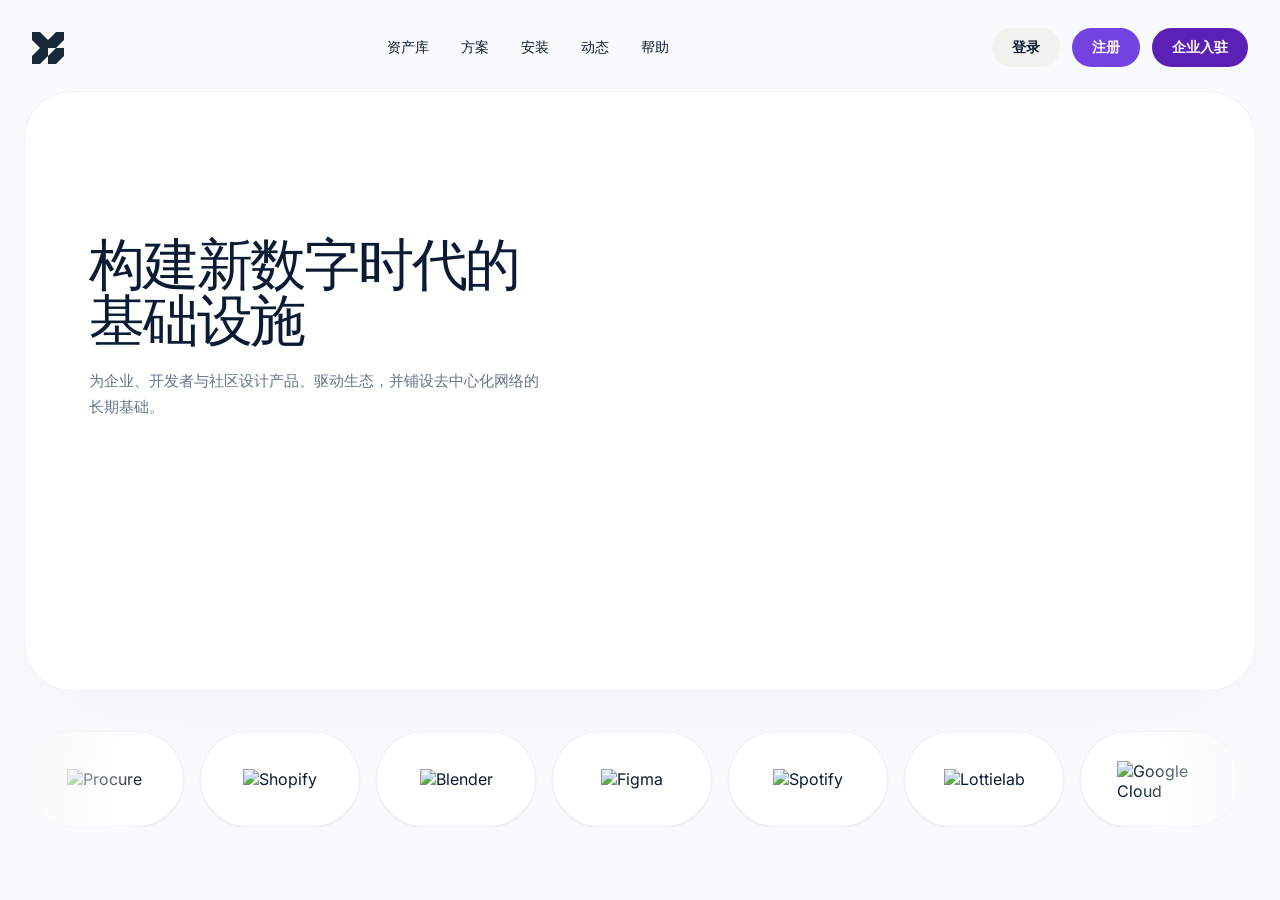
==== frontend/index.html @ 4204afe8 "first commit" ====
<!DOCTYPE html>
<html lang="zh-CN">
<head>
  <meta charset="UTF-8">
  <meta name="viewport" content="width=device-width, initial-scale=1.0">
  <title>新数字时代的基础设施</title>
  <link rel="stylesheet" href="/frontend/styles.css">
</head>
<body>
  <main class="page-shell">
    <nav class="top-navbar animate-in nav-layer" aria-label="主导航">
      <a class="logo-link" href="#" aria-label="首页">
        <svg class="logo" viewBox="0 0 256 256" fill="#192837" aria-hidden="true">
          <path d="M 64 128 L 64.5 128 L 32 95 L 0 64 L 0 0 L 64 0 L 128 64 L 128 64.5 L 161 32 L 192 0 L 256 0 L 256 64 L 192 128 L 128 128 L 128 192 L 96 223 L 63.5 256 L 0 256 L 0 192 Z M 256 192 L 224 223 L 191.5 256 L 128 256 L 128 192 L 192 128 L 256 128 Z"></path>
        </svg>
      </a>

      <div class="desktop-links" aria-label="桌面导航">
        <a href="#">资产库</a>
        <a href="#">方案</a>
        <a href="#">安装</a>
        <a href="#">动态</a>
        <a href="#">帮助</a>
      </div>

      <div class="desktop-actions">
        <button class="btn btn-login" type="button" data-open-auth="login">登录</button>
        <button class="btn btn-primary" type="button" data-open-auth="register">注册</button>
        <button class="btn btn-enterprise" type="button" data-open-auth="enterprise">企业入驻</button>
      </div>
    </nav>

    <section class="hero-container">
      <div class="video-layer" aria-hidden="true">
        <video class="hero-video" autoplay loop muted playsinline>
          <source src="https://d8j0ntlcm91z4.cloudfront.net/user_38xzZboKViGWJOttwIXH07lWA1P/hf_20260505_101331_74f9b798-3f00-4e86-8a01-377aa16ffeaa.mp4" type="video/mp4">
        </video>
      </div>

      <div class="content-wrapper animate-in text-layer">
        <h1>构建新数字时代的<br>基础设施</h1>
        <p>为企业、开发者与社区设计产品、驱动生态，并铺设去中心化网络的长期基础。</p>
      </div>
    </section>

    <section class="marquee-shell" aria-label="合作品牌">
      <div class="marquee-track" id="marqueeTrack"></div>
    </section>
  </main>

  <div class="auth-overlay" id="authOverlay" aria-hidden="true">
    <div class="auth-backdrop" data-close-auth></div>

    <section class="auth-modal auth-register" data-auth-panel="register" role="dialog" aria-modal="true" aria-labelledby="registerTitle">
      <button class="auth-close" type="button" data-close-auth aria-label="关闭">×</button>
      <div class="auth-message" role="status" aria-live="polite"></div>
     <h2 id="registerTitle">注册</h2>
     <form class="auth-form" data-auth-form="register">
       <label class="required-field">
          <input type="text" name="account" placeholder="手机号 / 邮箱" required>
       </label>
       <label class="required-field">
         <input type="password" name="password" placeholder="密码" required>
       </label>
       <label class="required-field">
         <input type="password" name="confirmPassword" placeholder="确认密码" required>
       </label>
        <label>
          <input type="text" name="inviteCode" placeholder="企业邀请码（选填）">
        </label>
       <label class="agreement-row">
         <input type="checkbox" name="agreement" required>
         <span>我已阅读并同意 <a href="#">用户服务协议</a>、<a href="#">隐私政策</a></span>
       </label>
       <button class="submit-button" type="submit">立即注册</button>
     </form>
      <p class="switch-line">已有账号？<button type="button" data-switch-auth="login">立即登录</button></p>
    </section>

    <section class="auth-modal auth-login" data-auth-panel="login" role="dialog" aria-modal="true" aria-labelledby="loginTitle">
      <button class="auth-close" type="button" data-close-auth aria-label="关闭">×</button>
      <div class="auth-message" role="status" aria-live="polite"></div>
      <h2 id="loginTitle">登录</h2>
      <form class="auth-form" data-auth-form="login">
        <label>
          <input type="text" name="account" placeholder="用户：admin">
        </label>
        <label>
          <input type="password" name="password" placeholder="密码：123456">
        </label>
        <label class="captcha-field">
          <input type="text" name="captcha" placeholder="请输入验证码">
          <span class="captcha-code">4305</span>
        </label>
        <button class="submit-button" type="submit">立即登录</button>
      </form>
      <p class="switch-line">还没有账号？<button type="button" data-switch-auth="register">去注册</button></p>
    </section>

    <section class="auth-modal auth-enterprise" data-auth-panel="enterprise" role="dialog" aria-modal="true" aria-labelledby="enterpriseTitle">
      <button class="auth-close" type="button" data-close-auth aria-label="关闭">×</button>
      <div class="auth-message" role="status" aria-live="polite"></div>
      <h2 id="enterpriseTitle">企业入驻</h2>
      <form class="auth-form" data-auth-form="enterprise">
        <label class="required-field">
          <input type="text" name="enterprise_name" placeholder="企业名称" required minlength="2">
        </label>
        <label>
          <input type="text" name="contact_name" placeholder="联系人姓名">
        </label>
        <label>
          <input type="text" name="contact_phone" placeholder="联系电话">
        </label>
        <label class="required-field">
          <input type="text" name="account" placeholder="管理员账号（手机号 / 邮箱）" required>
        </label>
        <label class="required-field">
          <input type="password" name="password" placeholder="密码" required minlength="6">
        </label>
        <label class="required-field">
          <input type="password" name="confirmPassword" placeholder="确认密码" required>
        </label>
        <button class="submit-button" type="submit">开通企业并登录</button>
      </form>
      <p class="switch-line">已有账号？<button type="button" data-switch-auth="login">立即登录</button></p>
    </section>
  </div>

  <script src="/frontend/script.js"></script>
</body>
</html>
---- frontend/styles.css ----
﻿@import url('https://fonts.googleapis.com/css2?family=Inter:wght@400;500;600;700&family=Outfit:wght@400;500;600&display=swap');

:root {
  --font-sans: 'Inter', sans-serif;
  --font-display: 'Outfit', sans-serif;
}

* {
  box-sizing: border-box;
}

html,
body {
  min-height: 100%;
}

body {
  margin: 0;
  background: #f9fafb;
  color: #0a1b33;
  font-family: var(--font-sans);
}

a {
  color: inherit;
  text-decoration: none;
}

button {
  font: inherit;
}

.page-shell {
  width: 100%;
  min-height: 100vh;
  padding: 24px;
}

.top-navbar {
  position: relative;
  z-index: 30;
  display: flex;
  align-items: center;
  justify-content: space-between;
  width: 100%;
  max-width: 1280px;
  margin: 0 auto 20px;
  padding: 0.25rem 0.25rem;
}

.logo-link,
.logo {
  display: block;
}

.logo {
  width: 32px;
  height: 32px;
}

.desktop-links,
.desktop-actions {
  display: none;
}

.desktop-links {
  align-items: center;
  gap: 2rem;
}

.desktop-links a {
  color: #0a1b33;
  font-size: 0.875rem;
  font-weight: 500;
  transition: opacity 160ms ease;
}

.desktop-links a:hover {
  opacity: 0.7;
}

.desktop-actions {
  align-items: center;
  gap: 0.75rem;
}

.btn {
  display: inline-flex;
  align-items: center;
  justify-content: center;
  border: 0;
  border-radius: 999px;
  font-size: 0.875rem;
  font-weight: 600;
  cursor: pointer;
  transition: transform 160ms ease, box-shadow 160ms ease, filter 160ms ease;
}

.btn:active {
  transform: scale(0.95);
}

.btn-primary {
  padding: 0.625rem 1.25rem;
  color: #fff;
  background: #7342E2;
}

.btn-primary:hover {
  box-shadow: 0 10px 28px rgba(115, 66, 226, 0.24);
}

.btn-login {
  padding: 0.625rem 1.25rem;
  color: #0a1b33;
  background: #F2F2EE;
}

.btn-enterprise {
  padding: 0.625rem 1.25rem;
  color: #fff;
  text-decoration: none;
  background: #5B21B6;
}

.btn-enterprise:hover {
  box-shadow: 0 10px 28px rgba(91, 33, 182, 0.28);
}

.hero-container {
  position: relative;
  width: 100%;
  max-width: 1400px;
  height: 600px;
  display: flex;
  flex-direction: column;
  margin: 0 auto;
  overflow: hidden;
  border: 1px solid rgba(226, 232, 240, 0.5);
  border-radius: 48px;
  background: #fff;
  box-shadow: 0 40px 100px -20px rgba(0, 0, 0, 0.03);
}

.video-layer {
  position: absolute;
  inset: 0;
  z-index: 0;
  overflow: hidden;
  pointer-events: none;
  user-select: none;
}

.hero-video {
  width: 100%;
  height: 100%;
  object-fit: cover;
  transform: scale(1.05);
  transition: transform 1000ms ease;
}

.content-wrapper {
  position: relative;
  z-index: 20;
  display: flex;
  flex: 1;
  flex-direction: column;
  align-items: flex-start;
  padding: 7rem 2rem 0;
}

.text-layer {
  animation-delay: 220ms;
}

.content-wrapper h1 {
  margin: 0;
  color: #0a1b33;
  font-family: var(--font-display);
  font-size: 42px;
  font-weight: 500;
  line-height: 1;
  letter-spacing: -0.04em;
}

.content-wrapper p {
  max-width: 460px;
  margin: 1.25rem 0 0;
  color: #64748b;
  font-family: var(--font-sans);
  font-size: 14px;
  line-height: 1.7;
}

.nav-layer {
  animation-delay: 80ms;
}

.animate-in {
  opacity: 0;
  transform: translateY(14px);
  animation: fadeSlideUp 650ms cubic-bezier(0.22, 1, 0.36, 1) forwards;
}

@keyframes fadeSlideUp {
  to {
    opacity: 1;
    transform: translateY(0);
  }
}

.marquee-shell {
  width: 100%;
  max-width: 1400px;
  margin: 2.5rem auto 0;
  overflow: hidden;
  mask-image: linear-gradient(to right, transparent, black 10%, black 90%, transparent);
  -webkit-mask-image: linear-gradient(to right, transparent, black 10%, black 90%, transparent);
}

.marquee-track {
  display: flex;
  width: max-content;
  gap: 1rem;
  animation: marquee 26s linear infinite;
}

.marquee-shell:hover .marquee-track {
  animation-play-state: paused;
}

@keyframes marquee {
  from {
    transform: translateX(0);
  }
  to {
    transform: translateX(-50%);
  }
}

.logo-card {
  position: relative;
  width: 10rem;
  height: 6rem;
  flex-shrink: 0;
  display: flex;
  align-items: center;
  justify-content: center;
  overflow: hidden;
  border: 1px solid rgba(226, 232, 240, 0.6);
  border-radius: 999px;
  background: #fff;
  box-shadow: 0 1px 2px rgba(15, 23, 42, 0.06);
  transition: border-color 160ms ease;
}

.logo-card:hover {
  border-color: #cbd5e1;
}

.logo-glow {
  position: absolute;
  inset: 0;
  opacity: 0;
  transform: scale(1.5);
  transition: opacity 220ms ease, transform 220ms ease;
}

.logo-card:hover .logo-glow {
  opacity: 1;
  transform: scale(1);
}

.logo-card img {
  position: relative;
  z-index: 2;
  max-width: 86px;
  max-height: 36px;
  object-fit: contain;
  transition: filter 180ms ease;
}

.logo-card:hover img {
  filter: brightness(0) invert(1);
}

.auth-overlay {
  position: fixed;
  inset: 0;
  z-index: 1000;
  display: none;
  align-items: center;
  justify-content: center;
  padding: 24px;
}

.auth-overlay.open {
  display: flex;
}

.auth-backdrop {
  position: absolute;
  inset: 0;
  background: rgba(15, 23, 42, 0.24);
  backdrop-filter: blur(3px);
}

.auth-modal {
  position: relative;
  z-index: 1;
  display: none;
  width: min(100%, 520px);
  max-height: calc(100vh - 48px);
  overflow-y: auto;
  border-radius: 6px;
  background: #fff;
  box-shadow: 0 28px 80px rgba(15, 23, 42, 0.2);
}

.auth-modal.active {
  display: block;
  animation: modalIn 180ms ease-out both;
}

.auth-message {
  position: absolute;
  left: 50%;
  top: -48px;
  display: none;
  min-width: 220px;
  max-width: calc(100% - 60px);
  transform: translateX(-50%);
  border: 1px solid rgba(115, 66, 226, 0.16);
  border-radius: 999px;
  padding: 10px 18px;
  color: #4c2bb6;
  background: rgba(245, 242, 255, 0.98);
  box-shadow: 0 14px 34px rgba(15, 23, 42, 0.14);
  font-size: 15px;
  text-align: center;
  white-space: nowrap;
}

.auth-message.show {
  display: block;
  animation: messageIn 160ms ease-out both;
}

@keyframes messageIn {
  from {
    opacity: 0;
    transform: translate(-50%, 8px);
  }
  to {
    opacity: 1;
    transform: translate(-50%, 0);
  }
}

.auth-register {
  min-height: 660px;
  padding: 44px 56px 38px 42px;
}

.auth-login {
  min-height: 475px;
  padding: 42px 56px 36px 42px;
}

@keyframes modalIn {
  from {
    opacity: 0;
    transform: translateY(10px) scale(0.98);
  }
  to {
    opacity: 1;
    transform: translateY(0) scale(1);
  }
}

.auth-close {
  position: absolute;
  top: 18px;
  right: 34px;
  border: 0;
  color: #8c8c8c;
  background: transparent;
  font-size: 40px;
  font-weight: 300;
  line-height: 1;
  cursor: pointer;
}

.auth-modal h2 {
  margin: 0 0 18px;
  color: #111;
  font-size: 26px;
  font-weight: 400;
  line-height: 1.2;
}

.auth-form {
  display: grid;
  /* minmax(0,1fr) pins the track's min-size to 0 so a width:100% input can't
     push the implicit auto column past the 520px modal. The default auto track
     sizes to content min-width, which overflows in some Chromium builds (Edge). */
  grid-template-columns: minmax(0, 1fr);
  gap: 22px;
}

.auth-login .auth-form {
  gap: 22px;
}

.auth-form label {
  position: relative;
  display: block;
  /* grid items default to min-width:auto, letting content force the track wider
     than the modal. 0 lets the label shrink with the minmax(0,1fr) track. */
  min-width: 0;
}

.auth-form input[type="text"],
.auth-form input[type="tel"],
.auth-form input[type="email"],
.auth-form input[type="password"] {
  width: 100%;
  max-width: 100%;
  height: 52px;
  border: 1px solid #dedede;
  border-radius: 999px;
  padding: 0 26px;
  outline: 0;
  color: #333;
  background: #fff;
  font-size: 21px;
  transition: border-color 160ms ease, box-shadow 160ms ease;
}

.auth-form input::placeholder {
  color: #747b82;
}

.auth-form input:focus {
  border-color: #7342E2;
  box-shadow: 0 0 0 3px rgba(115, 66, 226, 0.12);
}

.required-field::after {
  content: "*";
  position: absolute;
  top: 13px;
  right: 14px;
  color: #7342E2;
  font-size: 22px;
  line-height: 1;
}

/* Enterprise onboarding panel has 6 fields, so it needs its own compact
   rhythm: smaller inputs, tighter gaps, and an inner padding box so content
   (and the required asterisk) never reaches the modal edge. */
.auth-modal.auth-enterprise {
  padding: 28px 30px;
  box-sizing: border-box;
}

/* Modal padding shifts the padding-box the absolute close button is anchored
   to; compensate so it stays at the same physical spot as login/register. */
.auth-enterprise .auth-close {
  right: 34px;
}

.auth-enterprise .auth-form {
  gap: 12px;
}

.verify-field,
.captcha-field {
  display: grid !important;
  grid-template-columns: minmax(0, 1fr) 212px;
}

.verify-field input,
.captcha-field input {
  border-top-right-radius: 0 !important;
  border-bottom-right-radius: 0 !important;
}

.code-button {
  height: 52px;
  border: 1px solid #dedede;
  border-left: 0;
  border-radius: 0 999px 999px 0;
  color: #7342E2;
  background: #f1edff;
  font-size: 20px;
  cursor: pointer;
}

.captcha-code {
  display: flex;
  align-items: center;
  justify-content: center;
  height: 52px;
  border-radius: 0 999px 999px 0;
  color: #fff;
  background: #192837;
  font-size: 36px;
  font-weight: 700;
  letter-spacing: 2px;
  transform: skewX(-4deg);
  user-select: none;
}

.agreement-row {
  display: flex !important;
  align-items: center;
  gap: 8px;
  margin-top: 2px;
  color: #5c5c5c;
  font-size: 17px;
}

.agreement-row input {
  width: 22px;
  height: 22px;
  margin: 0;
  accent-color: #7342E2;
}

.agreement-row a {
  color: #2563eb;
}

.agreement-row.required-field::after {
  display: none;
}

.submit-button {
  width: 100%;
  height: 54px;
  border: 0;
  border-radius: 999px;
  color: #fff;
  background: #7342E2;
  font-size: 22px;
  font-weight: 500;
  cursor: pointer;
  transition: transform 160ms ease, background 160ms ease;
}

.auth-login .submit-button {
  margin-top: 8px;
  background: #7342E2;
}

.submit-button:hover {
  transform: translateY(-1px);
  background: #6334ce;
}

.switch-line {
  margin: 20px 0 0;
  color: #9b9b9b;
  font-size: 20px;
  text-align: center;
}

.auth-login .switch-line {
  margin-top: 22px;
}

.switch-line button {
  border: 0;
  color: #7342E2;
  background: transparent;
  font-size: inherit;
  cursor: pointer;
}

@media (min-width: 768px) {
  .top-navbar {
    padding: 0.25rem 0.5rem;
  }

  .desktop-links,
  .desktop-actions {
    display: flex;
  }

  .content-wrapper {
    padding: 9rem 4rem 0;
  }

  .content-wrapper h1 {
    font-size: 56px;
  }

  .content-wrapper p {
    font-size: 15px;
  }
}

@media (max-width: 680px) {
  .page-shell {
    padding: 12px;
  }

  .hero-container {
    height: 600px;
    border-radius: 32px;
  }

  .content-wrapper h1 {
    font-size: 38px;
  }

  .auth-modal {
    width: min(100%, 560px);
    padding: 42px 28px 36px;
    min-height: auto;
  }

  .auth-close {
    top: 18px;
    right: 26px;
  }

  .auth-form input[type="text"],
  .auth-form input[type="tel"],
  .auth-form input[type="email"],
  .auth-form input[type="password"] {
    height: 54px;
    font-size: 20px;
  }

  .verify-field,
  .captcha-field {
    grid-template-columns: minmax(0, 1fr) 155px;
  }

  .code-button {
    height: 54px;
    font-size: 18px;
  }

  .captcha-code {
    height: 54px;
    font-size: 34px;
  }

  .agreement-row,
  .switch-line {
    font-size: 18px;
  }
}

@media (max-width: 480px) {
  .content-wrapper {
    padding: 7rem 1.25rem 0;
  }
}
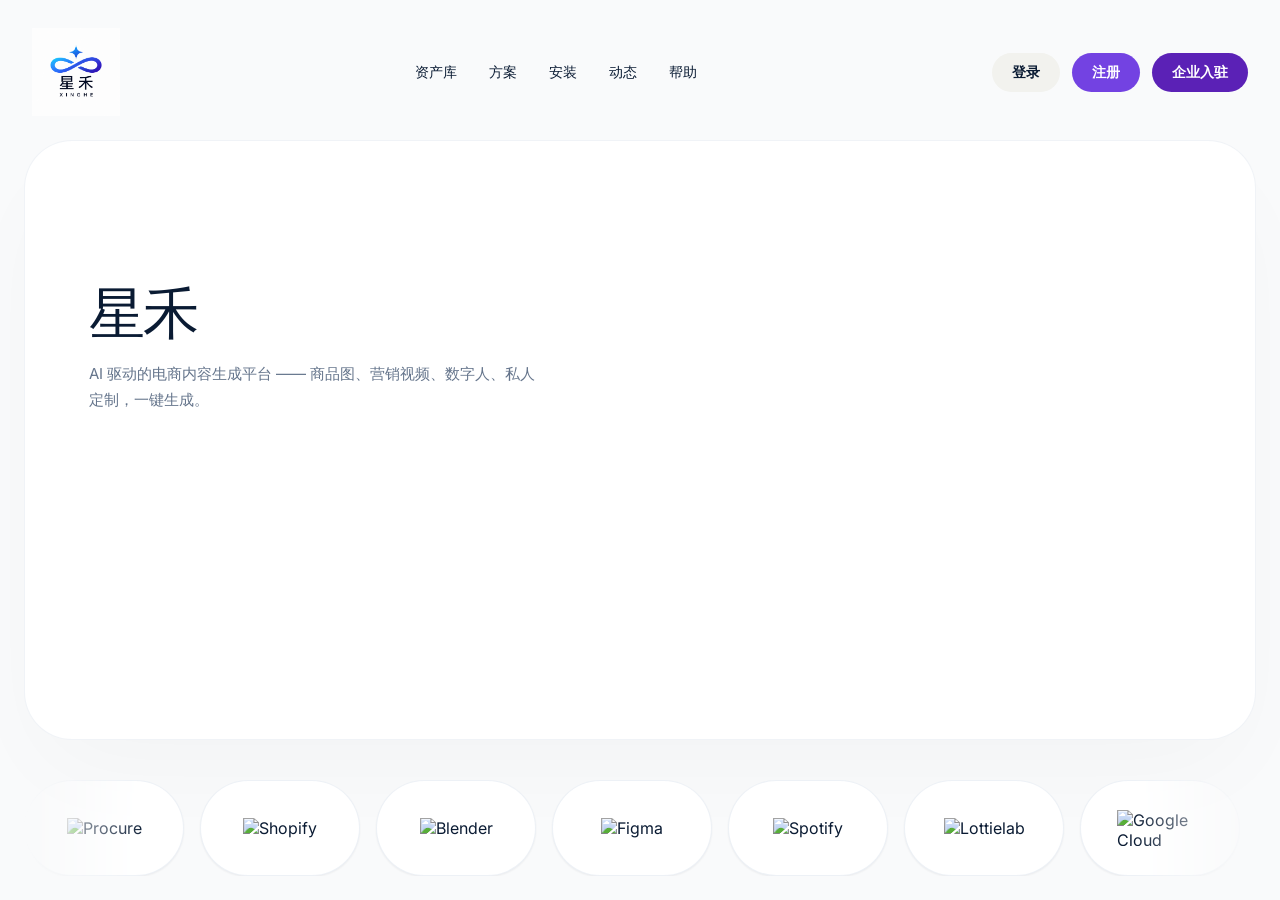
==== commit 63d545ee: "refactor: 拆分 pipeline 为 core/+platforms/ 架构，修复插件连接、并发与超时 后端重构: - pipeline/ 和 prompts/ 拆分为平台无关的 core/" ====
--- a/frontend/index.html
+++ b/frontend/index.html
@@ -3,16 +3,18 @@
 <head>
   <meta charset="UTF-8">
   <meta name="viewport" content="width=device-width, initial-scale=1.0">
-  <title>新数字时代的基础设施</title>
+  <title>星禾电商内容生成平台 · 首页</title>
+  <link rel="icon" href="/frontend/images/favicon.ico" sizes="any">
+  <link rel="icon" type="image/png" sizes="32x32" href="/frontend/images/favicon-32.png">
+  <link rel="icon" type="image/png" sizes="16x16" href="/frontend/images/favicon-16.png">
+  <link rel="apple-touch-icon" sizes="180x180" href="/frontend/images/apple-touch-icon.png">
   <link rel="stylesheet" href="/frontend/styles.css">
 </head>
 <body>
   <main class="page-shell">
     <nav class="top-navbar animate-in nav-layer" aria-label="主导航">
       <a class="logo-link" href="#" aria-label="首页">
-        <svg class="logo" viewBox="0 0 256 256" fill="#192837" aria-hidden="true">
-          <path d="M 64 128 L 64.5 128 L 32 95 L 0 64 L 0 0 L 64 0 L 128 64 L 128 64.5 L 161 32 L 192 0 L 256 0 L 256 64 L 192 128 L 128 128 L 128 192 L 96 223 L 63.5 256 L 0 256 L 0 192 Z M 256 192 L 224 223 L 191.5 256 L 128 256 L 128 192 L 192 128 L 256 128 Z"></path>
-        </svg>
+        <img class="logo" src="/frontend/images/image.png" alt="星禾">
       </a>
 
       <div class="desktop-links" aria-label="桌面导航">
@@ -38,8 +40,8 @@
       </div>
 
       <div class="content-wrapper animate-in text-layer">
-        <h1>构建新数字时代的<br>基础设施</h1>
-        <p>为企业、开发者与社区设计产品、驱动生态，并铺设去中心化网络的长期基础。</p>
+        <h1>星禾</h1>
+        <p>AI 驱动的电商内容生成平台 —— 商品图、营销视频、数字人、私人定制，一键生成。</p>
       </div>
     </section>
 
@@ -64,6 +66,10 @@
        </label>
        <label class="required-field">
          <input type="password" name="confirmPassword" placeholder="确认密码" required>
+       </label>
+       <label class="required-field verify-field">
+         <input type="text" name="smsCode" placeholder="短信验证码" inputmode="numeric" autocomplete="one-time-code" maxlength="6" required>
+         <button class="code-button" type="button" data-send-sms>获取验证码</button>
        </label>
         <label>
           <input type="text" name="inviteCode" placeholder="企业邀请码（选填）">
--- a/frontend/styles.css
+++ b/frontend/styles.css
@@ -54,8 +54,8 @@
 }
 
 .logo {
-  width: 32px;
-  height: 32px;
+  width: 88px;
+  height: 88px;
 }
 
 .desktop-links,
@@ -497,6 +497,20 @@
   cursor: pointer;
 }
 
+.code-button:disabled {
+  color: #9a9a9a;
+  background: #f4f4f4;
+  cursor: not-allowed;
+}
+
+.code-button:disabled:hover {
+  transform: none;
+}
+
+.code-button:hover:not(:disabled) {
+  background: #e7deff;
+}
+
 .captcha-code {
   display: flex;
   align-items: center;
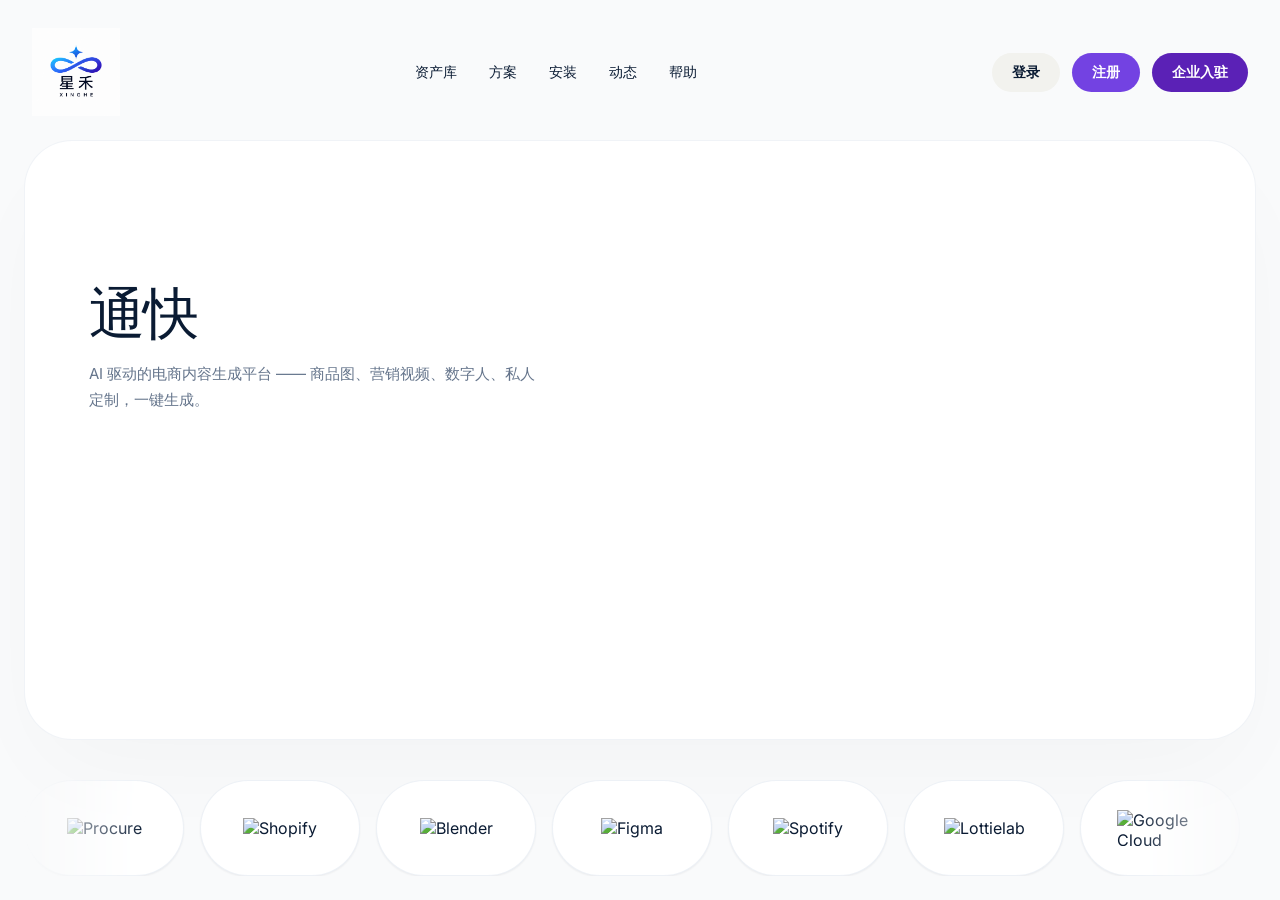
==== commit 8a6a2dc3: "Update frontend, backend, temu-collector and assets" ====
--- a/frontend/index.html
+++ b/frontend/index.html
@@ -3,7 +3,7 @@
 <head>
   <meta charset="UTF-8">
   <meta name="viewport" content="width=device-width, initial-scale=1.0">
-  <title>星禾电商内容生成平台 · 首页</title>
+  <title>通快电商内容生成平台 · 首页</title>
   <link rel="icon" href="/frontend/images/favicon.ico" sizes="any">
   <link rel="icon" type="image/png" sizes="32x32" href="/frontend/images/favicon-32.png">
   <link rel="icon" type="image/png" sizes="16x16" href="/frontend/images/favicon-16.png">
@@ -14,7 +14,7 @@
   <main class="page-shell">
     <nav class="top-navbar animate-in nav-layer" aria-label="主导航">
       <a class="logo-link" href="#" aria-label="首页">
-        <img class="logo" src="/frontend/images/image.png" alt="星禾">
+        <img class="logo" src="/frontend/images/image.png" alt="通快">
       </a>
 
       <div class="desktop-links" aria-label="桌面导航">
@@ -40,7 +40,7 @@
       </div>
 
       <div class="content-wrapper animate-in text-layer">
-        <h1>星禾</h1>
+        <h1>通快</h1>
         <p>AI 驱动的电商内容生成平台 —— 商品图、营销视频、数字人、私人定制，一键生成。</p>
       </div>
     </section>
@@ -59,7 +59,7 @@
      <h2 id="registerTitle">注册</h2>
      <form class="auth-form" data-auth-form="register">
        <label class="required-field">
-          <input type="text" name="account" placeholder="手机号 / 邮箱" required>
+          <input type="text" name="account" placeholder="手机号" inputmode="numeric" required>
        </label>
        <label class="required-field">
          <input type="password" name="password" placeholder="密码" required>
@@ -68,8 +68,8 @@
          <input type="password" name="confirmPassword" placeholder="确认密码" required>
        </label>
        <label class="required-field verify-field">
-         <input type="text" name="smsCode" placeholder="短信验证码" inputmode="numeric" autocomplete="one-time-code" maxlength="6" required>
-         <button class="code-button" type="button" data-send-sms>获取验证码</button>
+         <input type="text" name="smsCode" placeholder="验证码" autocomplete="one-time-code" maxlength="6" required>
+         <button class="code-button" type="button" data-send-sms>联系管理员</button>
        </label>
         <label>
           <input type="text" name="inviteCode" placeholder="企业邀请码（选填）">
@@ -89,10 +89,10 @@
       <h2 id="loginTitle">登录</h2>
       <form class="auth-form" data-auth-form="login">
         <label>
-          <input type="text" name="account" placeholder="用户：admin">
+          <input type="text" name="account" placeholder="手机号" inputmode="numeric" required>
         </label>
         <label>
-          <input type="password" name="password" placeholder="密码：123456">
+          <input type="password" name="password" placeholder="密码" required>
         </label>
         <label class="captcha-field">
           <input type="text" name="captcha" placeholder="请输入验证码">
@@ -118,7 +118,7 @@
           <input type="text" name="contact_phone" placeholder="联系电话">
         </label>
         <label class="required-field">
-          <input type="text" name="account" placeholder="管理员账号（手机号 / 邮箱）" required>
+          <input type="text" name="account" placeholder="管理员账号（手机号）" required>
         </label>
         <label class="required-field">
           <input type="password" name="password" placeholder="密码" required minlength="6">
--- a/frontend/styles.css
+++ b/frontend/styles.css
@@ -325,7 +325,7 @@
 .auth-message {
   position: absolute;
   left: 50%;
-  top: -48px;
+  top: 12px;
   display: none;
   min-width: 220px;
   max-width: calc(100% - 60px);
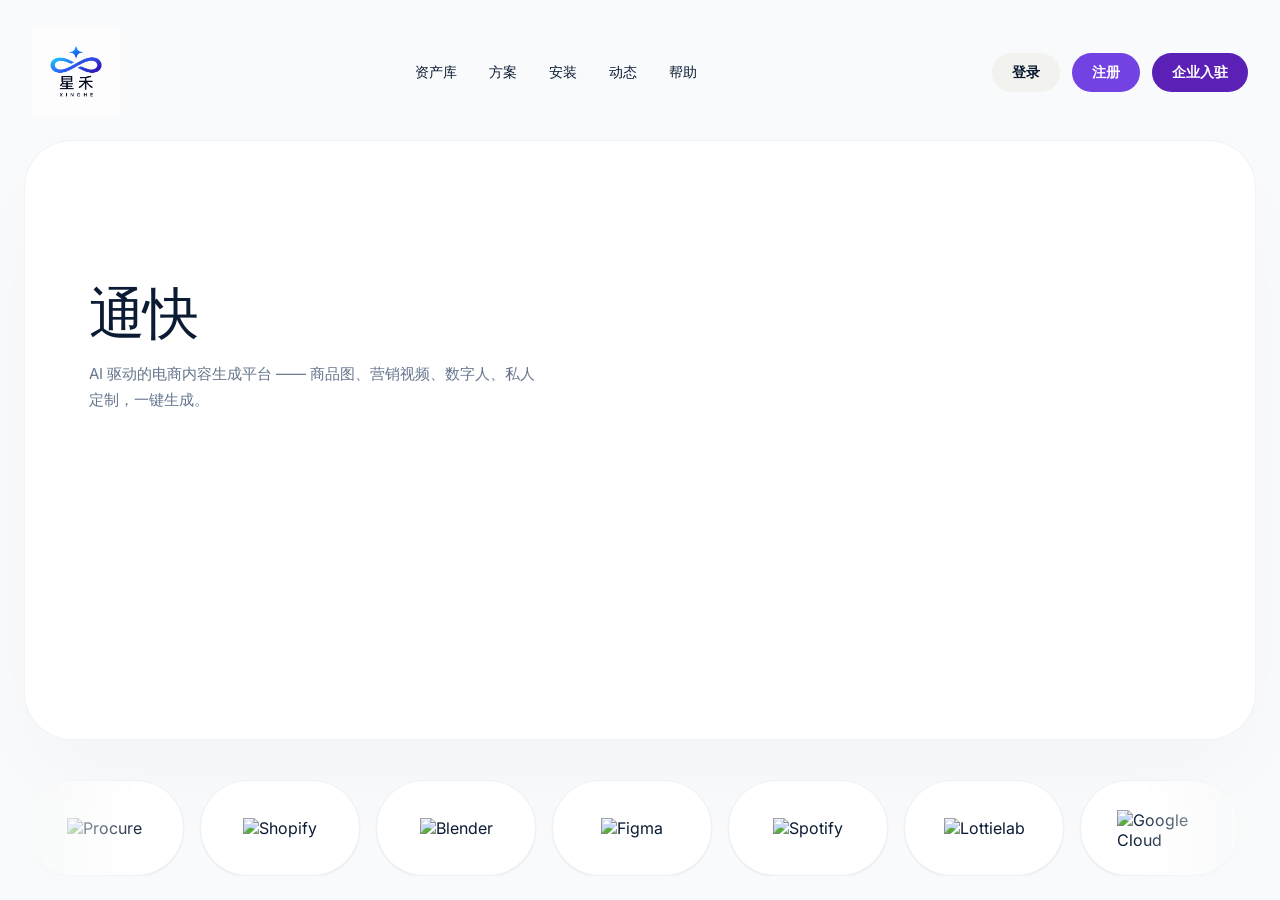
==== commit 80a5a3da: "feat: 用户端注册/登录/企业入驻密码框加可见性切换(眼睛按钮) - 5个密码框(注册2+登录1+企业入驻2)全部加眼睛图标 - 点击切换显示/隐藏密码 - SVG眼睛图标(睁开/划线两种状态)" ====
--- a/frontend/index.html
+++ b/frontend/index.html
@@ -61,11 +61,13 @@
        <label class="required-field">
           <input type="text" name="account" placeholder="手机号" inputmode="numeric" required>
        </label>
-       <label class="required-field">
+       <label class="required-field pwd-field">
          <input type="password" name="password" placeholder="密码" required>
+         <button class="pwd-toggle" type="button" data-pwd-toggle aria-label="显示/隐藏密码"></button>
        </label>
-       <label class="required-field">
+       <label class="required-field pwd-field">
          <input type="password" name="confirmPassword" placeholder="确认密码" required>
+         <button class="pwd-toggle" type="button" data-pwd-toggle aria-label="显示/隐藏密码"></button>
        </label>
        <label class="required-field verify-field">
          <input type="text" name="smsCode" placeholder="验证码" autocomplete="one-time-code" maxlength="6" required>
@@ -91,8 +93,9 @@
         <label>
           <input type="text" name="account" placeholder="手机号" inputmode="numeric" required>
         </label>
-        <label>
+        <label class="pwd-field">
           <input type="password" name="password" placeholder="密码" required>
+          <button class="pwd-toggle" type="button" data-pwd-toggle aria-label="显示/隐藏密码"></button>
         </label>
         <label class="captcha-field">
           <input type="text" name="captcha" placeholder="请输入验证码">
@@ -120,11 +123,13 @@
         <label class="required-field">
           <input type="text" name="account" placeholder="管理员账号（手机号）" required>
         </label>
-        <label class="required-field">
+        <label class="required-field pwd-field">
           <input type="password" name="password" placeholder="密码" required minlength="6">
+          <button class="pwd-toggle" type="button" data-pwd-toggle aria-label="显示/隐藏密码"></button>
         </label>
-        <label class="required-field">
+        <label class="required-field pwd-field">
           <input type="password" name="confirmPassword" placeholder="确认密码" required>
+          <button class="pwd-toggle" type="button" data-pwd-toggle aria-label="显示/隐藏密码"></button>
         </label>
         <button class="submit-button" type="submit">开通企业并登录</button>
       </form>
--- a/frontend/styles.css
+++ b/frontend/styles.css
@@ -674,3 +674,36 @@
     padding: 7rem 1.25rem 0;
   }
 }
+
+/* 密码可见性切换 */
+.pwd-field { position: relative; }
+.pwd-field input { padding-right: 52px; }
+.pwd-toggle {
+  position: absolute;
+  right: 14px;
+  top: 50%;
+  transform: translateY(-50%);
+  width: 28px;
+  height: 28px;
+  border: 0;
+  background: none;
+  cursor: pointer;
+  padding: 0;
+  z-index: 2;
+}
+.pwd-toggle::before {
+  content: "";
+  display: block;
+  width: 22px;
+  height: 22px;
+  background-image: url("data:image/svg+xml,%3Csvg xmlns='http://www.w3.org/2000/svg' viewBox='0 0 24 24' fill='none' stroke='%23999' stroke-width='2' stroke-linecap='round' stroke-linejoin='round'%3E%3Cpath d='M1 12s4-8 11-8 11 8 11 8-4 8-11 8-11-8-11-8z'/%3E%3Ccircle cx='12' cy='12' r='3'/%3E%3C/svg%3E");
+  background-size: contain;
+  background-repeat: no-repeat;
+}
+.pwd-toggle.showing::before {
+  background-image: url("data:image/svg+xml,%3Csvg xmlns='http://www.w3.org/2000/svg' viewBox='0 0 24 24' fill='none' stroke='%23999' stroke-width='2' stroke-linecap='round' stroke-linejoin='round'%3E%3Cpath d='M17.94 17.94A10.07 10.07 0 0 1 12 20c-7 0-11-8-11-8a18.45 18.45 0 0 1 5.06-5.94M9.9 4.24A9.12 9.12 0 0 1 12 4c7 0 11 8 11 8a18.5 18.5 0 0 1-2.16 3.19m-6.72-1.07a3 3 0 1 1-4.24-4.24'/%3E%3Cline x1='1' y1='1' x2='23' y2='23'/%3E%3C/svg%3E");
+}
+/* 必填星号让位给眼睛按钮 */
+.pwd-field.required-field::after {
+  right: 48px;
+}
